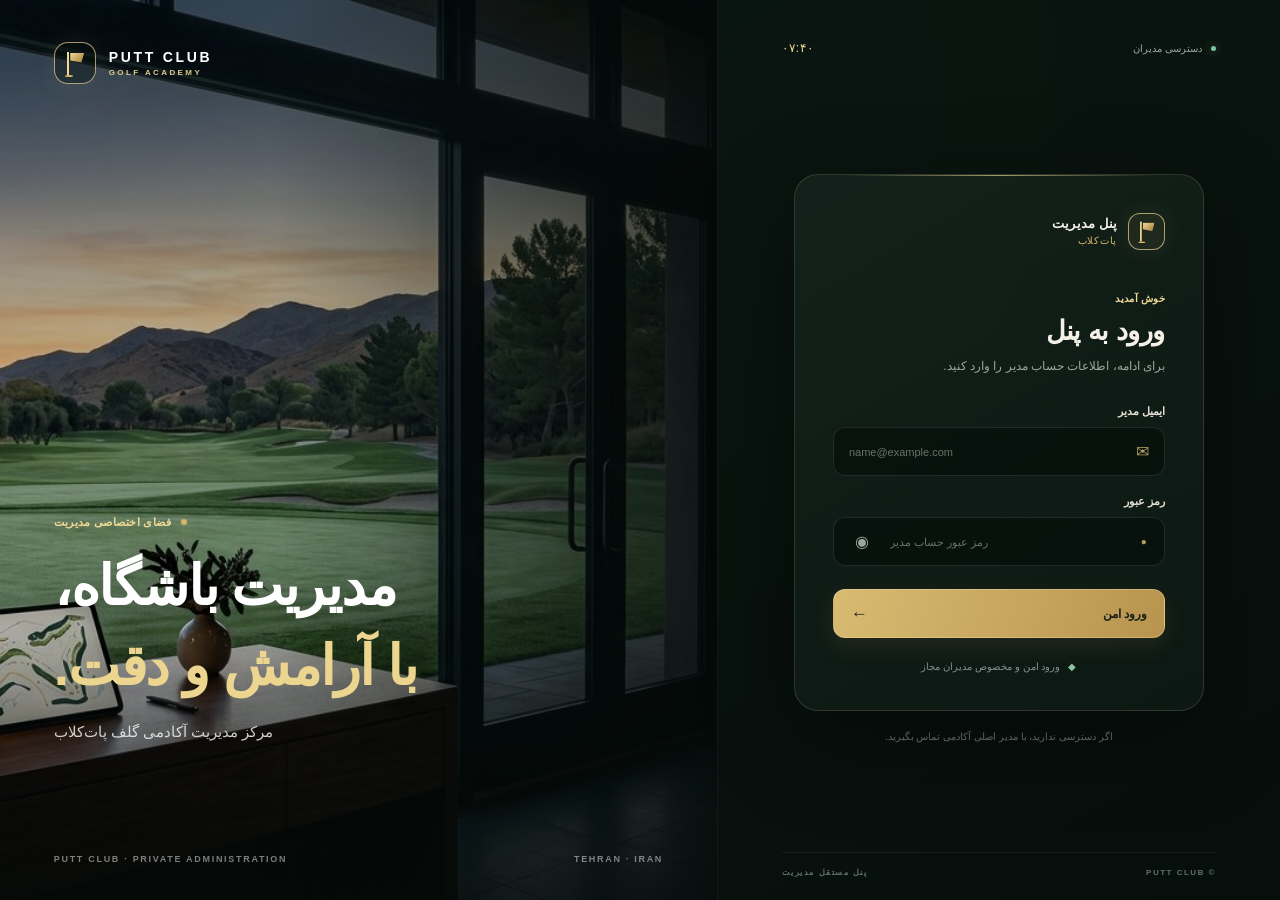
==== public/index.html @ c4bd3e33 "feat: add isolated Putt Club adminpanel shell" ====
<!doctype html>
<html lang="fa" dir="rtl">
<head>
  <meta charset="utf-8">
  <meta name="viewport" content="width=device-width, initial-scale=1, viewport-fit=cover">
  <meta name="theme-color" content="#08120f">
  <meta name="description" content="پنل مدیریت اختصاصی باشگاه گلف پات‌کلاب">
  <title>ورود مدیریت — پات‌کلاب</title>
  <link rel="icon" href="data:image/svg+xml,%3Csvg xmlns='http://www.w3.org/2000/svg' viewBox='0 0 64 64'%3E%3Crect width='64' height='64' rx='18' fill='%230b2119'/%3E%3Cpath d='M17 48V13h3v35M21 15c12-7 20 6 31 0v19c-11 6-19-7-31 0' fill='none' stroke='%23d5b66a' stroke-width='3' stroke-linecap='round' stroke-linejoin='round'/%3E%3C/svg%3E">
  <link rel="stylesheet" href="./styles.css">
  <script src="./config.js"></script>
  <script defer src="./app.js"></script>
</head>
<body>
  <main id="loginView" class="login-page">
    <section class="login-visual" aria-label="نمای گلف پات‌کلاب">
      <div class="visual-scrim"></div>
      <div class="visual-brand">
        <span class="brand-emblem" aria-hidden="true"><span></span></span>
        <span class="brand-wordmark"><b>PUTT CLUB</b><small>GOLF ACADEMY</small></span>
      </div>
      <div class="visual-copy">
        <span class="eyebrow"><i></i> فضای اختصاصی مدیریت</span>
        <h1>مدیریت باشگاه،<br><em>با آرامش و دقت.</em></h1>
        <p>مرکز مدیریت آکادمی گلف پات‌کلاب</p>
      </div>
      <div class="visual-caption"><span>PUTT CLUB · PRIVATE ADMINISTRATION</span><span>TEHRAN · IRAN</span></div>
    </section>

    <section class="login-side">
      <div class="login-topline">
        <span class="secure-label"><i></i> دسترسی مدیران</span>
        <span class="login-time" id="loginClock" aria-label="ساعت تهران">--:--</span>
      </div>
      <div class="login-card-wrap">
        <div class="login-card">
          <div class="card-brand">
            <span class="brand-emblem small" aria-hidden="true"><span></span></span>
            <div><b>پنل مدیریت</b><small>پات‌کلاب</small></div>
          </div>
          <div class="card-heading">
            <span class="eyebrow">خوش آمدید</span>
            <h2>ورود به پنل</h2>
            <p>برای ادامه، اطلاعات حساب مدیر را وارد کنید.</p>
          </div>
          <form id="loginForm" autocomplete="on" novalidate>
            <label class="field-label" for="loginEmail">ایمیل مدیر</label>
            <div class="input-wrap">
              <span class="field-icon" aria-hidden="true">✉</span>
              <input id="loginEmail" name="email" type="email" autocomplete="username" inputmode="email" placeholder="name@example.com" required>
            </div>
            <label class="field-label password-label" for="loginPassword">رمز عبور</label>
            <div class="input-wrap">
              <span class="field-icon lock-icon" aria-hidden="true">●</span>
              <input id="loginPassword" name="password" type="password" autocomplete="current-password" placeholder="رمز عبور حساب مدیر" required>
              <button type="button" id="togglePassword" class="reveal-btn" aria-label="نمایش رمز عبور" title="نمایش/پنهان‌کردن رمز">◉</button>
            </div>
            <div id="loginMessage" class="form-message" role="status" aria-live="polite" hidden></div>
            <button id="loginSubmit" class="primary-btn" type="submit">
              <span>ورود امن</span><b aria-hidden="true">←</b>
            </button>
          </form>
          <div class="login-foot"><span class="shield-icon" aria-hidden="true">◆</span><span>ورود امن و مخصوص مدیران مجاز</span></div>
        </div>
        <div class="login-help">اگر دسترسی ندارید، با مدیر اصلی آکادمی تماس بگیرید.</div>
      </div>
      <footer class="side-footer"><span>© PUTT CLUB</span><span>پنل مستقل مدیریت</span></footer>
    </section>
  </main>

  <div id="dashboardView" class="app-shell" hidden>
    <aside id="sidebar" class="sidebar" aria-label="پوستهٔ منوی مدیریت">
      <div class="sidebar-brand">
        <span class="brand-emblem small" aria-hidden="true"><span></span></span>
        <div><b>PUTT CLUB</b><small>پنل مدیریت</small></div>
      </div>
      <div class="sidebar-divider"></div>
      <div class="menu-caption">ناوبری</div>
      <nav class="sidebar-menu" aria-label="منوی اصلی"><!-- عمداً بدون آیتم؛ ساختار برای مرحلهٔ بعد آماده است. --></nav>
      <div class="sidebar-bottom"><span class="online-dot"></span><span>محیط اختصاصی مدیریت</span></div>
    </aside>

    <main class="main-panel">
      <header class="topbar">
        <div class="topbar-start">
          <button id="menuToggle" class="menu-toggle" type="button" aria-label="بازکردن منو" aria-expanded="false"><span></span><span></span><span></span></button>
          <div class="topbar-title"><span class="title-mark"></span><div><b>پنل مدیریت آکادمی</b><small>PUTT CLUB · ADMIN</small></div></div>
        </div>
        <div class="topbar-center" aria-label="تاریخ و ساعت تهران">
          <div class="date-chip"><span class="chip-icon" aria-hidden="true">◷</span><div><small>تاریخ امروز</small><b id="tehranDate">—</b></div></div>
          <div class="clock-chip"><span class="clock-pulse" aria-hidden="true"></span><div><small>ساعت تهران</small><b id="tehranTime">—</b></div></div>
        </div>
        <div class="topbar-end">
          <span id="managerEmail" class="manager-label">مدیر</span>
          <button id="logoutBtn" class="logout-btn" type="button"><span aria-hidden="true">↪</span><b>خروج</b></button>
        </div>
      </header>
      <section class="workspace" aria-label="فضای خالی پنل مدیریت"></section>
      <footer class="workspace-footer"><span>PUTT CLUB</span><span>TEHRAN · IRAN</span></footer>
    </main>
    <button id="sidebarBackdrop" class="sidebar-backdrop" type="button" aria-label="بستن منو"></button>
  </div>
</body>
</html>
---- public/styles.css ----
@charset "UTF-8";
:root{
  color-scheme:dark;
  --bg:#08110f;--panel:#0c1714;--panel-soft:rgba(14,27,22,.86);--line:rgba(223,207,158,.12);
  --gold:#d6b66a;--gold-bright:#f0d995;--green:#8fc4a4;--text:#f3f0e8;--muted:#9aa79f;
  --red:#f2a08c;--shadow:0 28px 90px rgba(0,0,0,.45);
  font-family:Tahoma,"Segoe UI",Arial,sans-serif;
}
*{box-sizing:border-box}
html,body{margin:0;min-height:100%;background:var(--bg);color:var(--text)}
body{min-height:100vh;min-height:100svh;overflow-x:hidden}
button,input{font:inherit}
button{color:inherit}
[hidden]{display:none!important}

/* Login — a single golf image, with a restrained academy palette. */
.login-page{min-height:100vh;min-height:100svh;display:grid;grid-template-columns:minmax(0,1.12fr) minmax(400px,.88fr);direction:ltr;background:radial-gradient(ellipse at 45% 10%,#183329 0,#0a1511 56%,#07100d 100%)}
.login-visual{position:relative;min-height:100vh;min-height:100svh;overflow:hidden;isolation:isolate;background:#10251c url("./assets/login-golf-admin.jpg") center/cover no-repeat}
.visual-scrim{position:absolute;inset:0;z-index:-1;background:linear-gradient(90deg,rgba(5,12,10,.12) 0%,rgba(5,12,10,.15) 38%,rgba(5,12,10,.73) 100%),linear-gradient(0deg,rgba(4,10,8,.78),transparent 35%,rgba(5,12,10,.24));}
.visual-brand{position:absolute;top:42px;left:7.5%;display:flex;align-items:center;gap:13px;direction:ltr}
.brand-emblem{width:42px;height:42px;border:1px solid rgba(240,217,149,.68);border-radius:14px;display:grid;place-items:center;background:rgba(6,17,13,.4);box-shadow:0 0 24px rgba(214,182,106,.1);flex:none}
.brand-emblem>span{width:15px;height:23px;position:relative;border-left:2px solid var(--gold-bright)}
.brand-emblem>span:before{content:"";position:absolute;left:1px;top:1px;width:14px;height:10px;background:linear-gradient(135deg,var(--gold-bright),#a17a38);clip-path:polygon(0 0,100% 0,80% 100%,0 80%)}
.brand-emblem>span:after{content:"";position:absolute;left:-4px;bottom:-2px;width:8px;height:2px;border-radius:50%;background:var(--gold)}
.brand-emblem.small{width:37px;height:37px;border-radius:12px;background:rgba(214,182,106,.08)}
.brand-emblem.small>span{transform:scale(.86)}
.brand-wordmark{display:flex;flex-direction:column;gap:3px;color:white;letter-spacing:2.7px}
.brand-wordmark b{font-size:14px;font-weight:800}
.brand-wordmark small{font:700 8px/1.2 Arial,sans-serif;letter-spacing:2.4px;color:#dec98f}
.visual-copy{position:absolute;left:7.5%;right:7%;bottom:17%;max-width:620px;color:#fff;direction:rtl;text-align:left}
.eyebrow{display:inline-flex;align-items:center;gap:9px;color:var(--gold-bright);font-size:11px;font-weight:700;letter-spacing:.3px}
.eyebrow i,.secure-label i{width:6px;height:6px;display:inline-block;border-radius:50%;background:var(--gold);box-shadow:0 0 12px rgba(240,217,149,.6)}
.visual-copy h1{font-size:clamp(34px,4.3vw,60px);line-height:1.45;margin:18px 0 10px;font-weight:800;letter-spacing:-1.2px;text-shadow:0 4px 28px rgba(0,0,0,.2)}
.visual-copy h1 em{font-style:normal;color:#ecd58f}
.visual-copy p{margin:0;color:rgba(255,255,255,.78);font-size:15px;line-height:2}
.visual-caption{position:absolute;left:7.5%;right:7.5%;bottom:34px;display:flex;justify-content:space-between;gap:14px;color:rgba(255,255,255,.48);font:700 9px/1.6 Arial,sans-serif;letter-spacing:1.7px;direction:ltr}
.login-side{min-height:100vh;min-height:100svh;padding:28px clamp(24px,5vw,70px) 22px;display:flex;flex-direction:column;direction:rtl;background:linear-gradient(150deg,rgba(10,21,16,.98),rgba(7,15,12,.98));border-left:1px solid rgba(255,255,255,.045)}
.login-topline{height:40px;display:flex;align-items:center;justify-content:space-between;color:#9aa69d}
.secure-label{display:inline-flex;align-items:center;gap:9px;font-size:10px}
.secure-label i{width:5px;height:5px;background:#7bc59c;box-shadow:0 0 10px rgba(123,197,156,.6)}
.login-time{font:500 12px/1.4 Tahoma,Arial,sans-serif;color:var(--gold-bright);letter-spacing:1px;direction:ltr}
.login-card-wrap{width:min(100%,410px);margin:auto;align-self:center}
.login-card{padding:clamp(24px,3.2vw,38px);background:linear-gradient(150deg,rgba(19,34,27,.94),rgba(13,25,20,.97));border:1px solid rgba(231,213,159,.15);border-radius:24px;box-shadow:var(--shadow);position:relative;overflow:hidden}
.login-card:before{content:"";position:absolute;top:0;right:12%;width:76%;height:1px;background:linear-gradient(90deg,transparent,rgba(240,217,149,.65),transparent)}
.card-brand{display:flex;align-items:center;gap:11px}
.card-brand>div{display:flex;flex-direction:column;gap:4px}
.card-brand b{font-size:13px;letter-spacing:.1px}
.card-brand small{font-size:10px;color:var(--gold);letter-spacing:.7px}
.card-heading{margin:38px 0 28px}
.card-heading .eyebrow{font-size:10px}
.card-heading h2{font-size:27px;margin:9px 0 8px;letter-spacing:-.5px}
.card-heading p{font-size:12px;line-height:1.9;color:var(--muted);margin:0}
.field-label{display:block;font-size:11px;font-weight:700;color:#e5e1d5;margin:0 0 9px}
.password-label{margin-top:19px}
.input-wrap{height:49px;display:flex;align-items:center;gap:11px;padding:0 13px;border:1px solid rgba(255,255,255,.1);border-radius:12px;background:rgba(5,12,9,.55);transition:border-color .2s,box-shadow .2s}
.input-wrap:focus-within{border-color:rgba(214,182,106,.68);box-shadow:0 0 0 3px rgba(214,182,106,.08)}
.field-icon{color:var(--gold);font-size:16px;width:18px;text-align:center;opacity:.85}
.lock-icon{font-size:10px;position:relative}
.input-wrap input{min-width:0;width:100%;height:100%;border:0;outline:0;background:transparent;color:#fff;font-size:12px;direction:ltr;text-align:left}
.input-wrap input::placeholder{color:#66736b;font-size:11px}
.reveal-btn{width:30px;height:30px;border:0;background:transparent;color:#9ba79e;cursor:pointer;border-radius:8px;flex:none}
.reveal-btn:hover{color:var(--gold-bright);background:rgba(255,255,255,.05)}
.form-message{margin-top:14px;padding:10px 12px;border:1px solid rgba(242,160,140,.25);border-radius:10px;background:rgba(112,42,32,.16);color:#ffc0ac;font-size:11px;line-height:1.8}
.form-message.info{border-color:rgba(214,182,106,.26);background:rgba(115,86,34,.12);color:#ead9a8}
.primary-btn{width:100%;height:49px;margin-top:23px;border:1px solid rgba(255,233,172,.3);border-radius:12px;background:linear-gradient(110deg,#d8bb72,#b8944e);color:#182017;font-size:12px;font-weight:800;display:flex;align-items:center;justify-content:space-between;padding:0 17px;cursor:pointer;transition:filter .2s,transform .2s,box-shadow .2s;box-shadow:0 8px 22px rgba(184,148,78,.13)}
.primary-btn:hover:not(:disabled){filter:brightness(1.08);transform:translateY(-1px);box-shadow:0 11px 25px rgba(184,148,78,.2)}
.primary-btn:disabled{opacity:.64;cursor:wait}
.primary-btn b{font-size:17px;font-weight:500}
.login-foot{display:flex;align-items:center;justify-content:center;gap:8px;margin-top:23px;color:#849189;font-size:10px}
.shield-icon{font-size:10px;color:#8fc4a4}
.login-help{text-align:center;color:#758279;font-size:10px;line-height:1.8;margin-top:17px}
.side-footer{display:flex;justify-content:space-between;gap:10px;padding-top:14px;border-top:1px solid rgba(255,255,255,.055);font:700 8px/1.4 Arial,sans-serif;letter-spacing:1.5px;color:#647067}

/* Academy-inspired empty application shell. The menu container intentionally has no items. */
.app-shell{min-height:100vh;min-height:100svh;display:grid;grid-template-columns:1fr 258px;background:radial-gradient(ellipse at 60% -18%,rgba(28,64,48,.38),transparent 44%),#08110f;direction:rtl}
.sidebar{position:relative;min-height:100vh;min-height:100svh;padding:23px 18px 18px;background:linear-gradient(180deg,#0e1b16,#0b1511);border-left:1px solid var(--line);display:flex;flex-direction:column;z-index:30}
.sidebar-brand{display:flex;align-items:center;gap:11px;padding:4px 7px 17px}
.sidebar-brand>div{display:flex;flex-direction:column;gap:4px}
.sidebar-brand b{font:800 12px/1.2 Arial,sans-serif;letter-spacing:1.6px;color:#efe8d4}
.sidebar-brand small{font-size:10px;color:#9ca89e}
.sidebar-divider{height:1px;background:linear-gradient(90deg,transparent,rgba(214,182,106,.21),transparent);margin:0 0 21px}
.menu-caption{padding:0 10px;color:#6f7d73;font-size:9px;font-weight:700;letter-spacing:.7px}
.sidebar-menu{flex:1;min-height:140px}
.sidebar-bottom{display:flex;align-items:center;gap:9px;padding:13px 10px;border-top:1px solid rgba(255,255,255,.06);color:#77847a;font-size:9px}
.online-dot{width:6px;height:6px;background:#6daf87;border-radius:50%;box-shadow:0 0 9px rgba(109,175,135,.5)}
.main-panel{min-width:0;min-height:100vh;min-height:100svh;display:flex;flex-direction:column;padding:0 25px 15px}
.topbar{min-height:90px;display:grid;grid-template-columns:minmax(190px,1fr) auto minmax(190px,1fr);align-items:center;gap:16px;border-bottom:1px solid rgba(255,255,255,.065)}
.topbar-start,.topbar-end,.topbar-center{display:flex;align-items:center}
.topbar-start{gap:12px;justify-content:flex-start}
.topbar-title{display:flex;align-items:center;gap:10px}
.title-mark{width:3px;height:32px;border-radius:3px;background:linear-gradient(var(--gold-bright),rgba(214,182,106,.2))}
.topbar-title>div{display:flex;flex-direction:column;gap:5px}
.topbar-title b{font-size:12px;color:#e7e4dc}
.topbar-title small{font:700 8px/1 Arial,sans-serif;letter-spacing:1.5px;color:#748077;direction:ltr;text-align:right}
.topbar-center{justify-content:center;gap:10px}
.date-chip,.clock-chip{min-height:47px;display:flex;align-items:center;gap:10px;padding:7px 13px;border:1px solid rgba(255,255,255,.075);border-radius:13px;background:rgba(17,31,24,.68)}
.date-chip>div,.clock-chip>div{display:flex;flex-direction:column;gap:4px;white-space:nowrap}
.date-chip small,.clock-chip small{font-size:8px;color:#819086}
.date-chip b{font-size:10px;color:#e2ddcf;font-weight:600}
.clock-chip b{font:700 13px/1.2 Tahoma,Arial,sans-serif;color:var(--gold-bright);letter-spacing:1.2px;direction:ltr;text-align:right}
.chip-icon{width:24px;height:24px;display:grid;place-items:center;border-radius:8px;background:rgba(214,182,106,.1);color:var(--gold);font-size:15px}
.clock-pulse{width:7px;height:7px;border-radius:50%;background:#8ec9a1;box-shadow:0 0 12px rgba(142,201,161,.5)}
.topbar-end{justify-content:flex-end;gap:12px}
.manager-label{max-width:150px;overflow:hidden;text-overflow:ellipsis;white-space:nowrap;color:#859188;font-size:10px}
.logout-btn{height:35px;display:flex;align-items:center;gap:7px;padding:0 11px;border:1px solid rgba(255,255,255,.09);border-radius:10px;background:rgba(255,255,255,.025);color:#aab3aa;cursor:pointer;font-size:10px}
.logout-btn:hover{border-color:rgba(214,182,106,.4);color:var(--gold-bright)}
.logout-btn span{font-size:17px;line-height:1}
.menu-toggle{display:none;width:37px;height:37px;border:1px solid rgba(255,255,255,.1);border-radius:10px;background:rgba(255,255,255,.035);padding:9px;cursor:pointer}
.menu-toggle span{display:block;height:1.5px;background:#d8c894;margin:4px 0;border-radius:2px}
.workspace{flex:1;min-height:220px}
.workspace-footer{display:flex;justify-content:space-between;padding:11px 2px 0;border-top:1px solid rgba(255,255,255,.05);color:#506057;font:700 8px/1 Arial,sans-serif;letter-spacing:1.5px;direction:ltr}
.sidebar-backdrop{display:none}

@media(max-width:1050px){
  .login-page{grid-template-columns:minmax(0,1fr) minmax(365px,.82fr)}
  .login-side{padding-left:28px;padding-right:28px}
  .topbar{grid-template-columns:minmax(150px,1fr) auto minmax(120px,1fr);gap:9px}
  .main-panel{padding-left:17px;padding-right:17px}
  .date-chip,.clock-chip{padding:7px 10px}
}
@media(max-width:820px){
  .login-page{display:block;position:relative;padding:24px;min-height:100svh;background:#08110f}
  .login-visual{position:absolute;inset:0;min-height:100%;z-index:0;background-position:center;background-size:cover}
  .visual-scrim{background:linear-gradient(180deg,rgba(4,12,8,.27),rgba(5,12,9,.44) 35%,rgba(5,13,10,.88) 78%,#08110f 100%)}
  .visual-brand{top:26px;left:24px}
  .visual-copy{left:25px;right:25px;bottom:auto;top:19%;max-width:450px}
  .visual-copy h1{font-size:clamp(30px,7vw,48px);margin:13px 0 5px}
  .visual-copy p{font-size:12px}
  .visual-caption{display:none}
  .login-side{position:relative;z-index:1;min-height:calc(100svh - 48px);padding:0;display:flex;background:transparent;border:0}
  .login-topline{position:absolute;top:0;right:0;left:0;height:34px}
  .login-card-wrap{width:min(100%,410px);margin:auto auto 12px;align-self:auto}
  .login-card{padding:25px;border-radius:21px;background:rgba(9,21,15,.9);backdrop-filter:blur(16px);box-shadow:0 18px 60px rgba(0,0,0,.4)}
  .card-heading{margin:26px 0 22px}
  .side-footer{display:none}
  .login-help{color:#a8b2a8}
  .app-shell{grid-template-columns:1fr}
  .sidebar{position:fixed;top:0;right:0;bottom:0;width:min(285px,83vw);min-height:100dvh;transform:translateX(105%);transition:transform .25s ease;box-shadow:-25px 0 50px rgba(0,0,0,.35)}
  .app-shell.nav-open .sidebar{transform:translateX(0)}
  .sidebar-backdrop{position:fixed;inset:0;z-index:25;border:0;background:rgba(0,0,0,.5);backdrop-filter:blur(2px)}
  .app-shell.nav-open .sidebar-backdrop{display:block}
  .main-panel{padding:0 16px 13px}
  .topbar{min-height:82px;grid-template-columns:auto 1fr auto;gap:10px}
  .topbar-start{gap:9px}
  .menu-toggle{display:block}
  .topbar-title b{font-size:10px}
  .topbar-title small{font-size:7px}
  .topbar-center{gap:7px}
  .date-chip,.clock-chip{min-height:42px;gap:7px;padding:6px 8px}
  .date-chip small,.clock-chip small{font-size:7px}
  .date-chip b{font-size:9px}
  .clock-chip b{font-size:11px}
  .chip-icon{width:20px;height:20px;font-size:13px}
  .manager-label{display:none}
  .logout-btn{width:36px;height:36px;justify-content:center;padding:0}
  .logout-btn b{display:none}
}
@media(max-width:560px){
  .login-page{padding:17px}
  .visual-brand{top:20px;left:19px}
  .visual-copy{top:15%;left:20px;right:20px}
  .visual-copy h1{font-size:31px;line-height:1.42}
  .visual-copy p{font-size:11px}
  .login-side{min-height:calc(100svh - 34px)}
  .login-topline{height:30px}
  .secure-label{font-size:9px}
  .login-card-wrap{margin-bottom:6px}
  .login-card{padding:22px 19px;border-radius:19px}
  .card-heading{margin:22px 0 19px}
  .card-heading h2{font-size:24px}
  .card-heading p{font-size:11px}
  .input-wrap{height:47px}
  .primary-btn{height:47px;margin-top:19px}
  .login-foot{margin-top:18px}
  .topbar{min-height:76px;grid-template-columns:auto 1fr auto;gap:6px}
  .topbar-title{gap:7px}
  .topbar-title b{font-size:9px}
  .topbar-title small{font-size:6px;letter-spacing:1px}
  .title-mark{height:27px}
  .menu-toggle{width:33px;height:33px;padding:7px}
  .topbar-center{gap:5px}
  .date-chip,.clock-chip{min-height:39px;padding:5px 6px;gap:5px;border-radius:10px}
  .date-chip small,.clock-chip small{font-size:6.5px}
  .date-chip b{font-size:7.5px}
  .clock-chip b{font-size:9.5px;letter-spacing:.7px}
  .chip-icon{width:17px;height:17px;font-size:11px}
  .clock-pulse{width:5px;height:5px}
  .logout-btn{width:32px;height:32px;border-radius:9px}
  .logout-btn span{font-size:15px}
  .main-panel{padding:0 9px 10px}
}
@media(max-width:375px){
  .date-chip b{font-size:7px}
  .clock-chip b{font-size:9px}
  .date-chip,.clock-chip{padding-left:5px;padding-right:5px}
}
@media(prefers-reduced-motion:reduce){*,*:before,*:after{scroll-behavior:auto!important;transition-duration:.01ms!important}}
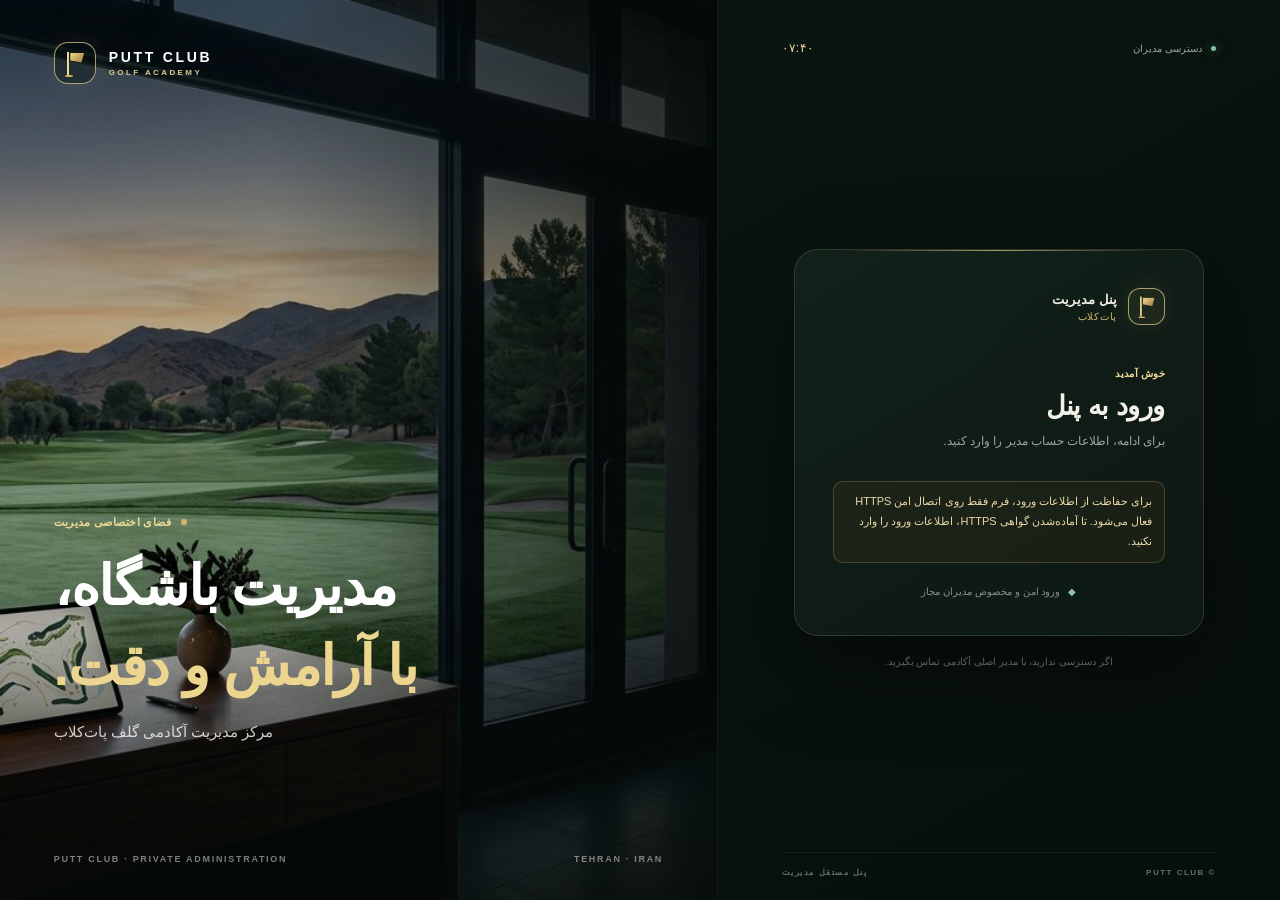
==== commit c910ac0d: "security: block admin sign-in over insecure transport" ====
--- a/public/index.html
+++ b/public/index.html
@@ -43,6 +43,7 @@
             <h2>ورود به پنل</h2>
             <p>برای ادامه، اطلاعات حساب مدیر را وارد کنید.</p>
           </div>
+          <div id="transportMessage" class="form-message info" role="status" aria-live="polite" hidden></div>
           <form id="loginForm" autocomplete="on" novalidate>
             <label class="field-label" for="loginEmail">ایمیل مدیر</label>
             <div class="input-wrap">
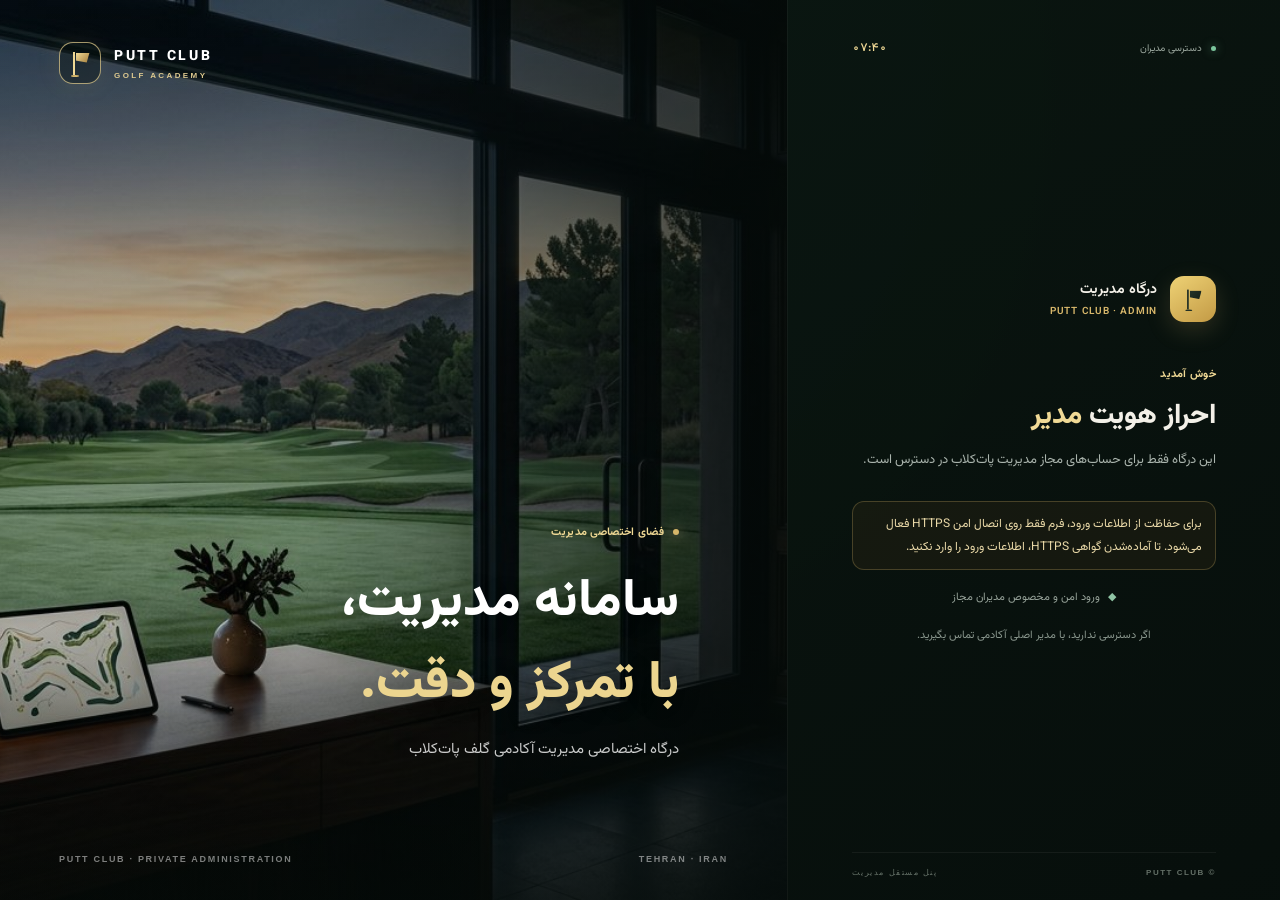
==== commit 9d0e65bb: "design: align login with reference and add Vazirmatn typography" ====
--- a/public/index.html
+++ b/public/index.html
@@ -5,6 +5,8 @@
   <meta name="viewport" content="width=device-width, initial-scale=1, viewport-fit=cover">
   <meta name="theme-color" content="#08120f">
   <meta name="description" content="پنل مدیریت اختصاصی باشگاه گلف پات‌کلاب">
+  <link rel="preload" href="./assets/fonts/vazirmatn-arabic-wght-normal.woff2" as="font" type="font/woff2" crossorigin>
+  <link rel="preload" href="./assets/fonts/vazirmatn-latin-wght-normal.woff2" as="font" type="font/woff2" crossorigin>
   <title>ورود مدیریت — پات‌کلاب</title>
   <link rel="icon" href="data:image/svg+xml,%3Csvg xmlns='http://www.w3.org/2000/svg' viewBox='0 0 64 64'%3E%3Crect width='64' height='64' rx='18' fill='%230b2119'/%3E%3Cpath d='M17 48V13h3v35M21 15c12-7 20 6 31 0v19c-11 6-19-7-31 0' fill='none' stroke='%23d5b66a' stroke-width='3' stroke-linecap='round' stroke-linejoin='round'/%3E%3C/svg%3E">
   <link rel="stylesheet" href="./styles.css">
@@ -21,8 +23,8 @@
       </div>
       <div class="visual-copy">
         <span class="eyebrow"><i></i> فضای اختصاصی مدیریت</span>
-        <h1>مدیریت باشگاه،<br><em>با آرامش و دقت.</em></h1>
-        <p>مرکز مدیریت آکادمی گلف پات‌کلاب</p>
+        <h1>سامانه مدیریت،<br><em>با تمرکز و دقت.</em></h1>
+        <p>درگاه اختصاصی مدیریت آکادمی گلف پات‌کلاب</p>
       </div>
       <div class="visual-caption"><span>PUTT CLUB · PRIVATE ADMINISTRATION</span><span>TEHRAN · IRAN</span></div>
     </section>
@@ -36,29 +38,29 @@
         <div class="login-card">
           <div class="card-brand">
             <span class="brand-emblem small" aria-hidden="true"><span></span></span>
-            <div><b>پنل مدیریت</b><small>پات‌کلاب</small></div>
+            <div><b>درگاه مدیریت</b><small>PUTT CLUB · ADMIN</small></div>
           </div>
           <div class="card-heading">
             <span class="eyebrow">خوش آمدید</span>
-            <h2>ورود به پنل</h2>
-            <p>برای ادامه، اطلاعات حساب مدیر را وارد کنید.</p>
+            <h2>احراز هویت <em>مدیر</em></h2>
+            <p>این درگاه فقط برای حساب‌های مجاز مدیریت پات‌کلاب در دسترس است.</p>
           </div>
           <div id="transportMessage" class="form-message info" role="status" aria-live="polite" hidden></div>
           <form id="loginForm" autocomplete="on" novalidate>
             <label class="field-label" for="loginEmail">ایمیل مدیر</label>
             <div class="input-wrap">
-              <span class="field-icon" aria-hidden="true">✉</span>
-              <input id="loginEmail" name="email" type="email" autocomplete="username" inputmode="email" placeholder="name@example.com" required>
+              <span class="field-icon" aria-hidden="true"><svg viewBox="0 0 24 24" fill="none"><rect x="3.5" y="5.5" width="17" height="13" rx="3.5"/><path d="m5 7 7 5.5L19 7"/></svg></span>
+              <input id="loginEmail" name="email" type="email" autocomplete="username" inputmode="email" placeholder="ایمیل مدیر" required>
             </div>
             <label class="field-label password-label" for="loginPassword">رمز عبور</label>
             <div class="input-wrap">
-              <span class="field-icon lock-icon" aria-hidden="true">●</span>
-              <input id="loginPassword" name="password" type="password" autocomplete="current-password" placeholder="رمز عبور حساب مدیر" required>
-              <button type="button" id="togglePassword" class="reveal-btn" aria-label="نمایش رمز عبور" title="نمایش/پنهان‌کردن رمز">◉</button>
+              <span class="field-icon lock-icon" aria-hidden="true"><svg viewBox="0 0 24 24" fill="none"><rect x="4.5" y="10" width="15" height="11" rx="3"/><path d="M8 10V7.5a4 4 0 0 1 8 0V10M12 14v3"/></svg></span>
+              <input id="loginPassword" name="password" type="password" autocomplete="current-password" placeholder="رمز عبور" required>
+              <button type="button" id="togglePassword" class="reveal-btn" aria-label="نمایش رمز عبور" title="نمایش/پنهان‌کردن رمز"><svg viewBox="0 0 24 24" fill="none" aria-hidden="true"><path d="M2.8 12s3.2-5.5 9.2-5.5 9.2 5.5 9.2 5.5-3.2 5.5-9.2 5.5S2.8 12 2.8 12Z"/><circle cx="12" cy="12" r="2.4"/></svg></button>
             </div>
             <div id="loginMessage" class="form-message" role="status" aria-live="polite" hidden></div>
             <button id="loginSubmit" class="primary-btn" type="submit">
-              <span>ورود امن</span><b aria-hidden="true">←</b>
+              <span>تأیید هویت و ورود</span><b aria-hidden="true">←</b>
             </button>
           </form>
           <div class="login-foot"><span class="shield-icon" aria-hidden="true">◆</span><span>ورود امن و مخصوص مدیران مجاز</span></div>
--- a/public/styles.css
+++ b/public/styles.css
@@ -1,10 +1,21 @@
 @charset "UTF-8";
+@font-face{
+  font-family:"Vazirmatn Variable";font-style:normal;font-weight:100 900;font-display:swap;
+  src:url("./assets/fonts/vazirmatn-arabic-wght-normal.woff2") format("woff2-variations");
+  unicode-range:U+0600-06FF,U+0750-077F,U+0870-088E,U+0890-0891,U+0897-08E1,U+08E3-08FF,U+200C-200E,U+2010-2011,U+204F,U+2E41,U+FB50-FDFF,U+FE70-FE74,U+FE76-FEFC;
+}
+@font-face{
+  font-family:"Vazirmatn Variable";font-style:normal;font-weight:100 900;font-display:swap;
+  src:url("./assets/fonts/vazirmatn-latin-wght-normal.woff2") format("woff2-variations");
+  unicode-range:U+0000-00FF,U+0131,U+0152-0153,U+02BB-02BC,U+02C6,U+02DA,U+02DC,U+0304,U+0308,U+0329,U+2000-206F,U+20AC,U+2122,U+2191,U+2193,U+2212,U+2215,U+FEFF,U+FFFD;
+}
 :root{
   color-scheme:dark;
   --bg:#08110f;--panel:#0c1714;--panel-soft:rgba(14,27,22,.86);--line:rgba(223,207,158,.12);
   --gold:#d6b66a;--gold-bright:#f0d995;--green:#8fc4a4;--text:#f3f0e8;--muted:#9aa79f;
   --red:#f2a08c;--shadow:0 28px 90px rgba(0,0,0,.45);
-  font-family:Tahoma,"Segoe UI",Arial,sans-serif;
+  font-family:"Vazirmatn Variable",Vazirmatn,Tahoma,"Segoe UI",Arial,sans-serif;
+  font-synthesis:none;font-kerning:normal;text-rendering:optimizeLegibility;
 }
 *{box-sizing:border-box}
 html,body{margin:0;min-height:100%;background:var(--bg);color:var(--text)}
@@ -14,7 +25,7 @@
 [hidden]{display:none!important}
 
 /* Login — a single golf image, with a restrained academy palette. */
-.login-page{min-height:100vh;min-height:100svh;display:grid;grid-template-columns:minmax(0,1.12fr) minmax(400px,.88fr);direction:ltr;background:radial-gradient(ellipse at 45% 10%,#183329 0,#0a1511 56%,#07100d 100%)}
+.login-page{min-height:100vh;min-height:100svh;display:grid;grid-template-columns:minmax(0,1.5fr) minmax(420px,.94fr);direction:ltr;background:radial-gradient(ellipse at 45% 10%,#183329 0,#0a1511 56%,#07100d 100%)}
 .login-visual{position:relative;min-height:100vh;min-height:100svh;overflow:hidden;isolation:isolate;background:#10251c url("./assets/login-golf-admin.jpg") center/cover no-repeat}
 .visual-scrim{position:absolute;inset:0;z-index:-1;background:linear-gradient(90deg,rgba(5,12,10,.12) 0%,rgba(5,12,10,.15) 38%,rgba(5,12,10,.73) 100%),linear-gradient(0deg,rgba(4,10,8,.78),transparent 35%,rgba(5,12,10,.24));}
 .visual-brand{position:absolute;top:42px;left:7.5%;display:flex;align-items:center;gap:13px;direction:ltr}
@@ -27,10 +38,10 @@
 .brand-wordmark{display:flex;flex-direction:column;gap:3px;color:white;letter-spacing:2.7px}
 .brand-wordmark b{font-size:14px;font-weight:800}
 .brand-wordmark small{font:700 8px/1.2 Arial,sans-serif;letter-spacing:2.4px;color:#dec98f}
-.visual-copy{position:absolute;left:7.5%;right:7%;bottom:17%;max-width:620px;color:#fff;direction:rtl;text-align:left}
+.visual-copy{position:absolute;left:7.5%;right:8%;bottom:15%;max-width:620px;color:#fff;direction:rtl;text-align:right}
 .eyebrow{display:inline-flex;align-items:center;gap:9px;color:var(--gold-bright);font-size:11px;font-weight:700;letter-spacing:.3px}
 .eyebrow i,.secure-label i{width:6px;height:6px;display:inline-block;border-radius:50%;background:var(--gold);box-shadow:0 0 12px rgba(240,217,149,.6)}
-.visual-copy h1{font-size:clamp(34px,4.3vw,60px);line-height:1.45;margin:18px 0 10px;font-weight:800;letter-spacing:-1.2px;text-shadow:0 4px 28px rgba(0,0,0,.2)}
+.visual-copy h1{font-size:clamp(34px,4.1vw,58px);line-height:1.55;margin:18px 0 10px;font-weight:800;letter-spacing:0;text-shadow:0 4px 28px rgba(0,0,0,.2)}
 .visual-copy h1 em{font-style:normal;color:#ecd58f}
 .visual-copy p{margin:0;color:rgba(255,255,255,.78);font-size:15px;line-height:2}
 .visual-caption{position:absolute;left:7.5%;right:7.5%;bottom:34px;display:flex;justify-content:space-between;gap:14px;color:rgba(255,255,255,.48);font:700 9px/1.6 Arial,sans-serif;letter-spacing:1.7px;direction:ltr}
@@ -38,37 +49,45 @@
 .login-topline{height:40px;display:flex;align-items:center;justify-content:space-between;color:#9aa69d}
 .secure-label{display:inline-flex;align-items:center;gap:9px;font-size:10px}
 .secure-label i{width:5px;height:5px;background:#7bc59c;box-shadow:0 0 10px rgba(123,197,156,.6)}
-.login-time{font:500 12px/1.4 Tahoma,Arial,sans-serif;color:var(--gold-bright);letter-spacing:1px;direction:ltr}
-.login-card-wrap{width:min(100%,410px);margin:auto;align-self:center}
-.login-card{padding:clamp(24px,3.2vw,38px);background:linear-gradient(150deg,rgba(19,34,27,.94),rgba(13,25,20,.97));border:1px solid rgba(231,213,159,.15);border-radius:24px;box-shadow:var(--shadow);position:relative;overflow:hidden}
-.login-card:before{content:"";position:absolute;top:0;right:12%;width:76%;height:1px;background:linear-gradient(90deg,transparent,rgba(240,217,149,.65),transparent)}
-.card-brand{display:flex;align-items:center;gap:11px}
+.login-time{font:500 12px/1.4 "Vazirmatn Variable",Tahoma,sans-serif;color:var(--gold-bright);font-variant-numeric:tabular-nums;direction:ltr}
+.login-card-wrap{width:min(100%,430px);margin:auto;align-self:center}
+.login-card{padding:4px 0;background:transparent;border:0;border-radius:0;box-shadow:none;position:relative;overflow:visible}
+.login-card:before{display:none}
+.card-brand{display:flex;align-items:center;gap:13px}
+.card-brand .brand-emblem.small{width:46px;height:46px;border:0;border-radius:14px;background:linear-gradient(145deg,#eed275,#c39a45);box-shadow:0 8px 24px rgba(214,182,106,.18)}
+.card-brand .brand-emblem.small>span{border-left-color:#233025}
+.card-brand .brand-emblem.small>span:before{background:linear-gradient(135deg,#26362a,#142018)}
+.card-brand .brand-emblem.small>span:after{background:#233025}
 .card-brand>div{display:flex;flex-direction:column;gap:4px}
-.card-brand b{font-size:13px;letter-spacing:.1px}
-.card-brand small{font-size:10px;color:var(--gold);letter-spacing:.7px}
-.card-heading{margin:38px 0 28px}
-.card-heading .eyebrow{font-size:10px}
-.card-heading h2{font-size:27px;margin:9px 0 8px;letter-spacing:-.5px}
-.card-heading p{font-size:12px;line-height:1.9;color:var(--muted);margin:0}
-.field-label{display:block;font-size:11px;font-weight:700;color:#e5e1d5;margin:0 0 9px}
-.password-label{margin-top:19px}
-.input-wrap{height:49px;display:flex;align-items:center;gap:11px;padding:0 13px;border:1px solid rgba(255,255,255,.1);border-radius:12px;background:rgba(5,12,9,.55);transition:border-color .2s,box-shadow .2s}
-.input-wrap:focus-within{border-color:rgba(214,182,106,.68);box-shadow:0 0 0 3px rgba(214,182,106,.08)}
-.field-icon{color:var(--gold);font-size:16px;width:18px;text-align:center;opacity:.85}
-.lock-icon{font-size:10px;position:relative}
-.input-wrap input{min-width:0;width:100%;height:100%;border:0;outline:0;background:transparent;color:#fff;font-size:12px;direction:ltr;text-align:left}
-.input-wrap input::placeholder{color:#66736b;font-size:11px}
-.reveal-btn{width:30px;height:30px;border:0;background:transparent;color:#9ba79e;cursor:pointer;border-radius:8px;flex:none}
-.reveal-btn:hover{color:var(--gold-bright);background:rgba(255,255,255,.05)}
-.form-message{margin-top:14px;padding:10px 12px;border:1px solid rgba(242,160,140,.25);border-radius:10px;background:rgba(112,42,32,.16);color:#ffc0ac;font-size:11px;line-height:1.8}
+.card-brand b{font-size:14px;letter-spacing:0;font-weight:700}
+.card-brand small{font:600 10px/1.4 "Vazirmatn Variable",Arial,sans-serif;color:var(--gold);letter-spacing:.7px;direction:ltr;text-align:right}
+.card-heading{margin:39px 0 28px}
+.card-heading .eyebrow{font-size:11px}
+.card-heading h2{font-size:28px;line-height:1.55;margin:9px 0 8px;font-weight:800;letter-spacing:0}
+.card-heading h2 em{font-style:normal;color:var(--gold-bright)}
+.card-heading p{font-size:13px;line-height:2;color:#aab4ad;margin:0}
+.field-label{position:absolute;width:1px;height:1px;padding:0;margin:-1px;overflow:hidden;clip:rect(0,0,0,0);white-space:nowrap;border:0}
+.password-label{margin:0}
+.input-wrap{height:58px;display:flex;align-items:center;gap:12px;padding:0 16px;border:1px solid rgba(196,207,202,.38);border-radius:14px;background:rgba(255,255,255,.045);transition:border-color .2s,box-shadow .2s,background .2s;direction:rtl}
+.input-wrap:focus-within{border-color:rgba(240,217,149,.82);background:rgba(255,255,255,.065);box-shadow:0 0 0 3px rgba(214,182,106,.1)}
+.password-label+.input-wrap{margin-top:15px}
+.field-icon{color:#9bc9b1;width:21px;height:21px;display:grid;place-items:center;flex:none}
+.field-icon svg,.reveal-btn svg{width:20px;height:20px;display:block;stroke:currentColor;stroke-width:1.7;stroke-linecap:round;stroke-linejoin:round}
+.lock-icon{position:relative}
+.input-wrap input{min-width:0;width:100%;height:100%;border:0;outline:0;background:transparent;color:#fff;font:500 14px/1.5 "Vazirmatn Variable",Tahoma,sans-serif;direction:ltr;text-align:left}
+.input-wrap input::placeholder{color:#a4aea8;font-size:13px;font-weight:400;direction:rtl;text-align:right}
+.reveal-btn{width:32px;height:32px;border:0;background:transparent;color:#9ba79e;cursor:pointer;border-radius:9px;flex:none;display:grid;place-items:center}
+.reveal-btn:hover{color:var(--gold-bright);background:rgba(255,255,255,.06)}
+.form-message{margin-top:16px;padding:11px 13px;border:1px solid rgba(242,160,140,.25);border-radius:12px;background:rgba(112,42,32,.16);color:#ffc0ac;font-size:12px;line-height:1.9}
 .form-message.info{border-color:rgba(214,182,106,.26);background:rgba(115,86,34,.12);color:#ead9a8}
-.primary-btn{width:100%;height:49px;margin-top:23px;border:1px solid rgba(255,233,172,.3);border-radius:12px;background:linear-gradient(110deg,#d8bb72,#b8944e);color:#182017;font-size:12px;font-weight:800;display:flex;align-items:center;justify-content:space-between;padding:0 17px;cursor:pointer;transition:filter .2s,transform .2s,box-shadow .2s;box-shadow:0 8px 22px rgba(184,148,78,.13)}
-.primary-btn:hover:not(:disabled){filter:brightness(1.08);transform:translateY(-1px);box-shadow:0 11px 25px rgba(184,148,78,.2)}
-.primary-btn:disabled{opacity:.64;cursor:wait}
-.primary-btn b{font-size:17px;font-weight:500}
-.login-foot{display:flex;align-items:center;justify-content:center;gap:8px;margin-top:23px;color:#849189;font-size:10px}
-.shield-icon{font-size:10px;color:#8fc4a4}
-.login-help{text-align:center;color:#758279;font-size:10px;line-height:1.8;margin-top:17px}
+.primary-btn{position:relative;width:100%;height:58px;margin-top:20px;border:1px solid rgba(255,238,177,.4);border-radius:14px;background:linear-gradient(110deg,#f1cb4b,#e3aa16);color:#201b0d;font-size:14px;font-weight:700;display:flex;align-items:center;justify-content:center;padding:0 42px;cursor:pointer;text-align:center;transition:filter .2s,transform .2s,box-shadow .2s;box-shadow:0 10px 28px rgba(221,170,28,.22)}
+.primary-btn:hover:not(:disabled){filter:brightness(1.07);transform:translateY(-1px);box-shadow:0 13px 30px rgba(221,170,28,.3)}
+.primary-btn:focus-visible{outline:3px solid rgba(240,217,149,.62);outline-offset:3px}
+.primary-btn:disabled{opacity:.64;cursor:not-allowed}
+.primary-btn b{position:absolute;left:17px;font-size:19px;font-weight:500}
+.login-foot{display:flex;align-items:center;justify-content:center;gap:8px;margin-top:19px;color:#98a49b;font-size:11px}
+.shield-icon{font-size:11px;color:#8fc4a4}
+.login-help{text-align:center;color:#89968d;font-size:11px;line-height:1.9;margin-top:16px}
 .side-footer{display:flex;justify-content:space-between;gap:10px;padding-top:14px;border-top:1px solid rgba(255,255,255,.055);font:700 8px/1.4 Arial,sans-serif;letter-spacing:1.5px;color:#647067}
 
 /* Academy-inspired empty application shell. The menu container intentionally has no items. */
@@ -97,7 +116,7 @@
 .date-chip>div,.clock-chip>div{display:flex;flex-direction:column;gap:4px;white-space:nowrap}
 .date-chip small,.clock-chip small{font-size:8px;color:#819086}
 .date-chip b{font-size:10px;color:#e2ddcf;font-weight:600}
-.clock-chip b{font:700 13px/1.2 Tahoma,Arial,sans-serif;color:var(--gold-bright);letter-spacing:1.2px;direction:ltr;text-align:right}
+.clock-chip b{font:700 13px/1.2 "Vazirmatn Variable",Tahoma,sans-serif;color:var(--gold-bright);font-variant-numeric:tabular-nums;direction:ltr;text-align:right}
 .chip-icon{width:24px;height:24px;display:grid;place-items:center;border-radius:8px;background:rgba(214,182,106,.1);color:var(--gold);font-size:15px}
 .clock-pulse{width:7px;height:7px;border-radius:50%;background:#8ec9a1;box-shadow:0 0 12px rgba(142,201,161,.5)}
 .topbar-end{justify-content:flex-end;gap:12px}
@@ -112,7 +131,7 @@
 .sidebar-backdrop{display:none}
 
 @media(max-width:1050px){
-  .login-page{grid-template-columns:minmax(0,1fr) minmax(365px,.82fr)}
+  .login-page{grid-template-columns:minmax(0,1.2fr) minmax(380px,.8fr)}
   .login-side{padding-left:28px;padding-right:28px}
   .topbar{grid-template-columns:minmax(150px,1fr) auto minmax(120px,1fr);gap:9px}
   .main-panel{padding-left:17px;padding-right:17px}
@@ -130,7 +149,7 @@
   .login-side{position:relative;z-index:1;min-height:calc(100svh - 48px);padding:0;display:flex;background:transparent;border:0}
   .login-topline{position:absolute;top:0;right:0;left:0;height:34px}
   .login-card-wrap{width:min(100%,410px);margin:auto auto 12px;align-self:auto}
-  .login-card{padding:25px;border-radius:21px;background:rgba(9,21,15,.9);backdrop-filter:blur(16px);box-shadow:0 18px 60px rgba(0,0,0,.4)}
+  .login-card{padding:25px;border:1px solid rgba(231,213,159,.2);border-radius:21px;background:rgba(9,21,15,.9);backdrop-filter:blur(16px);box-shadow:0 18px 60px rgba(0,0,0,.4)}
   .card-heading{margin:26px 0 22px}
   .side-footer{display:none}
   .login-help{color:#a8b2a8}
@@ -169,8 +188,8 @@
   .card-heading{margin:22px 0 19px}
   .card-heading h2{font-size:24px}
   .card-heading p{font-size:11px}
-  .input-wrap{height:47px}
-  .primary-btn{height:47px;margin-top:19px}
+  .input-wrap{height:54px}
+  .primary-btn{height:54px;margin-top:19px;font-size:13px}
   .login-foot{margin-top:18px}
   .topbar{min-height:76px;grid-template-columns:auto 1fr auto;gap:6px}
   .topbar-title{gap:7px}
